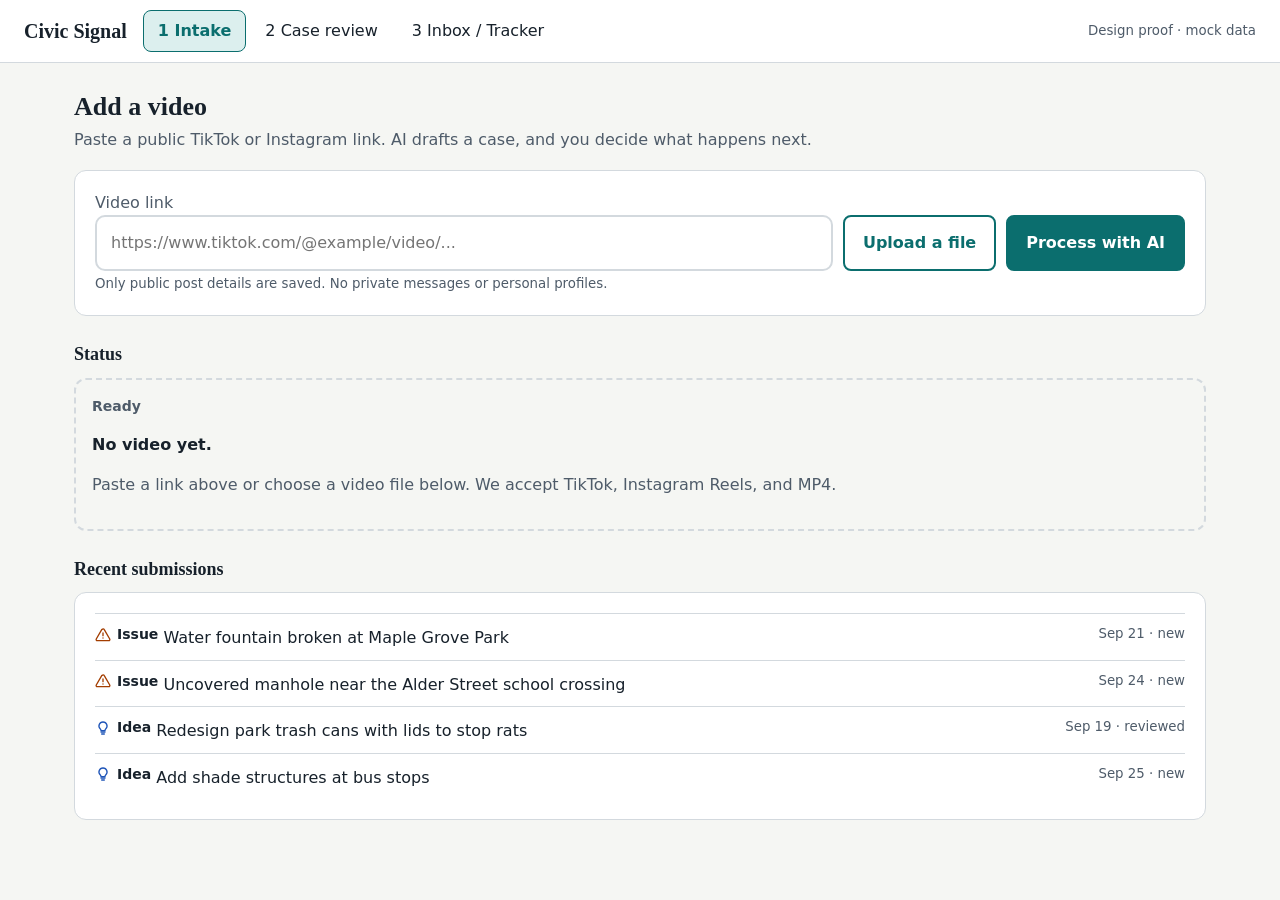
==== frontend/index.html @ 10bbd54a "added frontend skeleton Build Intake/Case review/Inbox screens in plain HTML/CSS/JS behind a single " ====
<!DOCTYPE html>
<html lang="en"><head><meta charset="utf-8">
<meta name="viewport" content="width=device-width, initial-scale=1, viewport-fit=cover">
<title>Civic Signal</title>
<link rel="stylesheet" href="styles.css">
</head><body>
<header><span class="brand">Civic Signal</span>
<nav id="nav"><button data-s="intake">1 Intake</button><button data-s="review">2 Case review</button><button data-s="inbox">3 Inbox / Tracker</button></nav>
<small style="margin-left:auto" id="modeBadge"></small></header>
<main>

<section id="intake">
<div class="top"><div><h2>Add a video</h2><p class="mu" style="margin:6px 0 0">Paste a public TikTok or Instagram link. AI drafts a case, and you decide what happens next.</p></div></div>
<div class="card">
  <label for="videoUrl" class="mu">Video link</label>
  <div class="inp">
    <input id="videoUrl" placeholder="https://www.tiktok.com/@example/video/..." aria-label="Video link">
    <label class="btn o" style="display:inline-flex;align-items:center;gap:8px">
      Upload a file
      <input id="videoFile" type="file" accept="video/*" style="display:none">
    </label>
    <button class="btn" id="submitBtn">Process with AI</button>
  </div>
  <small>Only public post details are saved. No private messages or personal profiles.</small>
  <small id="fileHint" class="alert hidden" style="display:block;margin-top:6px">File upload isn't wired to the live backend yet &mdash; paste a link instead.</small>
</div>

<h3 style="margin:28px 0 12px">Status</h3>
<div class="frame" id="intakeState"></div>

<h3 style="margin:28px 0 12px">Recent submissions</h3>
<div class="card"><ul class="r" id="recent"></ul></div>
</section>

<section id="review">
<div class="top"><div><h2>Review this case</h2><p class="mu" style="margin:6px 0 0">Purple dashed fields are AI suggestions. Green fields are your decisions.</p></div>
<div id="vars" style="display:flex;gap:8px;flex-wrap:wrap"></div></div>
<div id="rv"></div>
</section>

<section id="inbox">
<div class="top"><div><h2>Inbox</h2><p class="mu" style="margin:6px 0 0">Your tracker of every case, in one place.</p></div><button class="btn o" onclick="go('intake')">Add a video</button></div>
<div class="grid g4" style="margin-bottom:20px">
<div class="card tile"><small>Total cases</small><b id="tileNew">0</b><small>&nbsp;</small></div>
<div class="card tile"><small>Issues vs Ideas</small><b id="tileSplit">0 &middot; 0</b><small id="tileSplitSub">0 other</small></div>
<div class="card tile"><small>Needs review</small><b id="tileReview">0</b><small>Unsure about location</small></div>
<div class="card tile"><small>Avg time to triage</small><b>&mdash;</b><small>Not tracked yet</small></div>
</div>
<div class="card" style="margin-bottom:20px">
<div class="chips" aria-label="Filters"><span>Type: All &#9662;</span><span>Agency: All &#9662;</span><span>Status: All &#9662;</span><span>Urgency: All &#9662;</span><span>Sort: Newest &#9662;</span></div>
<div class="tw"><table><thead><tr><th>Type</th><th>Summary</th><th>Agency</th><th>Area</th><th>Urgency</th><th>Priority</th><th>Status</th><th>Views</th></tr></thead><tbody id="tb"></tbody></table></div>
</div>
<div class="card"><h3>Recurring themes</h3><p class="mu" style="margin-top:8px">Not wired up yet &mdash; will cluster once <code>/api/signals/aggregate</code> is called on reviewed cases.</p></div>
</section>

</main>
<script src="api.js"></script>
<script src="app.js"></script>
<script>
document.getElementById("modeBadge").textContent = "Design proof · " + (MOCK_MODE ? "mock data" : "live backend");
</script>
</body></html>
---- frontend/styles.css ----
:root{--bg:#F5F6F3;--sf:#fff;--tx:#17212B;--mu:#4E5B69;--bd:#D3D9DE;--ac:#0B6E6E;--on:#fff;--acs:#DCEFEE;--is:#A33D00;--iss:#FCE8DB;--id:#1F55B8;--ids:#E1EAFB;--ai:#573BAE;--ais:#EEE9FA;--wn:#8A1C1C;--wns:#FBE4E4;box-sizing:border-box;padding-top:env(safe-area-inset-top,0px);padding-bottom:env(safe-area-inset-bottom,0px)}
@media (prefers-color-scheme:dark){:root:not([data-theme="light"]){--bg:#0F1418;--sf:#182028;--tx:#EAF0F4;--mu:#9DAAB6;--bd:#2C3843;--ac:#4FC3C3;--on:#062020;--acs:#12393A;--is:#FF9B62;--iss:#3A2214;--id:#8DB2FF;--ids:#17284A;--ai:#B7A3FF;--ais:#2A2148;--wn:#FF9A9A;--wns:#3D1A1A}}
:root[data-theme="dark"]{--bg:#0F1418;--sf:#182028;--tx:#EAF0F4;--mu:#9DAAB6;--bd:#2C3843;--ac:#4FC3C3;--on:#062020;--acs:#12393A;--is:#FF9B62;--iss:#3A2214;--id:#8DB2FF;--ids:#17284A;--ai:#B7A3FF;--ais:#2A2148;--wn:#FF9A9A;--wns:#3D1A1A}
html{scroll-padding-top:env(safe-area-inset-top,0px)}
*{box-sizing:border-box}
body{margin:0;background:var(--bg);color:var(--tx);font:16px/1.5 "Atkinson Hyperlegible",system-ui,-apple-system,"Segoe UI",sans-serif}
h1,h2,h3{font-family:"Fraunces",Georgia,serif;margin:0;line-height:1.2}
h2{font-size:26px}h3{font-size:18px}
small,.mu{color:var(--mu)}
header{position:sticky;top:env(safe-area-inset-top,0px);z-index:5;background:var(--sf);border-bottom:1px solid var(--bd);display:flex;gap:16px;align-items:center;padding:10px 24px;flex-wrap:wrap}
.brand{font:700 20px Fraunces,Georgia,serif}
nav{display:flex;gap:4px;flex-wrap:wrap}
nav button,.pill{font:inherit;border:1px solid transparent;background:none;color:var(--tx);padding:8px 14px;border-radius:8px;cursor:pointer}
nav button[aria-current=true],.pill[aria-pressed=true]{background:var(--acs);color:var(--ac);border-color:var(--ac);font-weight:700}
button:focus-visible,tr:focus-visible,input:focus-visible,textarea:focus-visible{outline:3px solid var(--ac);outline-offset:2px}
main{max-width:1180px;margin:0 auto;padding:28px 24px 64px}
section{display:none}section.on{display:block}
.card{background:var(--sf);border:1px solid var(--bd);border-radius:12px;padding:20px}
.grid{display:grid;gap:20px}
.g2{grid-template-columns:minmax(0,5fr) minmax(0,7fr)}.g3{grid-template-columns:repeat(3,minmax(0,1fr))}.g4{grid-template-columns:repeat(4,minmax(0,1fr))}
@media(max-width:820px){.g2,.g3,.g4{grid-template-columns:1fr}}
.tag{display:inline-flex;align-items:center;gap:6px;padding:2px 10px;border-radius:99px;font-size:14px;font-weight:700;white-space:nowrap}
.ai{background:var(--ais);color:var(--ai)}.staff{background:var(--acs);color:var(--ac)}
.type{display:inline-flex;align-items:center;gap:6px;font-size:14px;font-weight:700;white-space:nowrap;color:var(--tx)}
.type svg{width:16px;height:16px;flex:none}
.type.issue svg,.type.Issue svg{color:var(--is)}.type.idea svg,.type.Idea svg{color:var(--id)}.type.other svg,.type.Other svg,.type.request svg,.type.praise svg,.type.information svg{color:var(--mu)}
.alert{color:var(--wn);font-weight:700;white-space:nowrap}
.btn{font:inherit;font-weight:700;border-radius:8px;padding:10px 18px;border:2px solid var(--ac);background:var(--ac);color:var(--on);cursor:pointer}
.btn.o{background:none;color:var(--ac)}.btn.d{background:none;border-color:var(--bd);color:var(--mu)}
.btn:disabled{opacity:.5;cursor:not-allowed}
.inp{display:flex;gap:10px;flex-wrap:wrap}
.inp input{flex:1;min-width:220px;font:inherit;padding:14px;border:2px solid var(--bd);border-radius:10px;background:var(--sf);color:var(--tx)}
.frame{border:2px dashed var(--bd);border-radius:12px;padding:16px;background:var(--bg)}
.frame>b{display:block;font-size:14px;color:var(--mu);margin-bottom:10px}
.spin{width:22px;height:22px;border:3px solid var(--bd);border-top-color:var(--ac);border-radius:50%;animation:s 1s linear infinite;display:inline-block;vertical-align:middle}
@keyframes s{to{transform:rotate(360deg)}}@media(prefers-reduced-motion:reduce){.spin{animation:none}}
.vid{aspect-ratio:9/12;max-height:340px;border-radius:12px;background:linear-gradient(160deg,#28405C,#0E1E2E);display:grid;place-items:center;color:#fff;position:relative;width:100%}
.vid i{width:56px;height:56px;border-radius:50%;background:rgba(255,255,255,.9);display:grid;place-items:center;color:#0E1E2E;font-style:normal}
.vid span{position:absolute;left:10px;bottom:10px;background:rgba(0,0,0,.6);padding:2px 8px;border-radius:6px;font-size:13px}
mark{background:#FFE58A;color:#17212B;padding:0 3px;border-radius:3px}
details{margin-top:14px;border:1px solid var(--bd);border-radius:10px;padding:10px 14px}summary{cursor:pointer;font-weight:700}
.f{display:grid;grid-template-columns:150px 1fr;gap:6px 14px;padding:12px 0;border-top:1px solid var(--bd);align-items:start}
@media(max-width:560px){.f{grid-template-columns:1fr}}
.f>label{color:var(--mu);font-size:14px}
.ed{border:1px solid var(--ai);background:var(--ais);border-radius:8px;padding:8px 12px;border-style:dashed}
.st{border:1px solid var(--ac);background:var(--acs);border-radius:8px;padding:8px 12px}
.seg{display:inline-flex;border:1px solid var(--bd);border-radius:8px;overflow:hidden;background:var(--sf)}
.seg span{padding:6px 14px;font-size:15px;border-right:1px solid var(--bd);cursor:pointer}.seg span:last-child{border:0}
.seg .a{background:var(--ai);color:var(--sf);font-weight:700}.seg .s{background:var(--ac);color:var(--on);font-weight:700}
.map{position:relative;height:130px;border-radius:10px;border:1px solid var(--bd);background:linear-gradient(90deg,transparent 48%,var(--bd) 48% 52%,transparent 52%),linear-gradient(0deg,transparent 60%,var(--bd) 60% 64%,transparent 64%),var(--acs)}
.map.big{height:340px}
.pin{position:absolute;width:16px;height:16px;border:2px solid var(--sf);border-radius:50%;background:var(--is)}.pin.idea,.pin.Idea{background:var(--id);transform:rotate(45deg);border-radius:3px}.pin.other,.pin.Other{background:var(--mu)}
.bar{height:16px;border-radius:4px;display:inline-block;vertical-align:middle}
.meter{height:10px;border-radius:5px;background:var(--bd);overflow:hidden;width:140px;display:inline-block;vertical-align:middle}.meter i{display:block;height:100%;background:var(--ai)}
.tw{overflow-x:auto}table{border-collapse:collapse;width:100%;min-width:780px}
th,td{text-align:left;padding:10px 12px;border-bottom:1px solid var(--bd);font-size:15px}th{color:var(--mu);font-weight:700}
tbody tr{cursor:pointer}tbody tr:hover{background:var(--acs)}
.tile b{font:700 32px Fraunces,Georgia,serif;display:block}
.top{display:flex;justify-content:space-between;gap:12px;align-items:end;flex-wrap:wrap;margin-bottom:18px}
.chips{display:flex;gap:8px;flex-wrap:wrap;margin:12px 0}
.chips span{border:1px solid var(--bd);background:var(--sf);border-radius:8px;padding:6px 12px;font-size:14px}
.acts{display:flex;gap:10px;flex-wrap:wrap;margin-top:14px}
ul.r{list-style:none;padding:0;margin:0}ul.r li{display:flex;justify-content:space-between;gap:10px;padding:10px 0;border-top:1px solid var(--bd)}
.hidden{display:none!important}
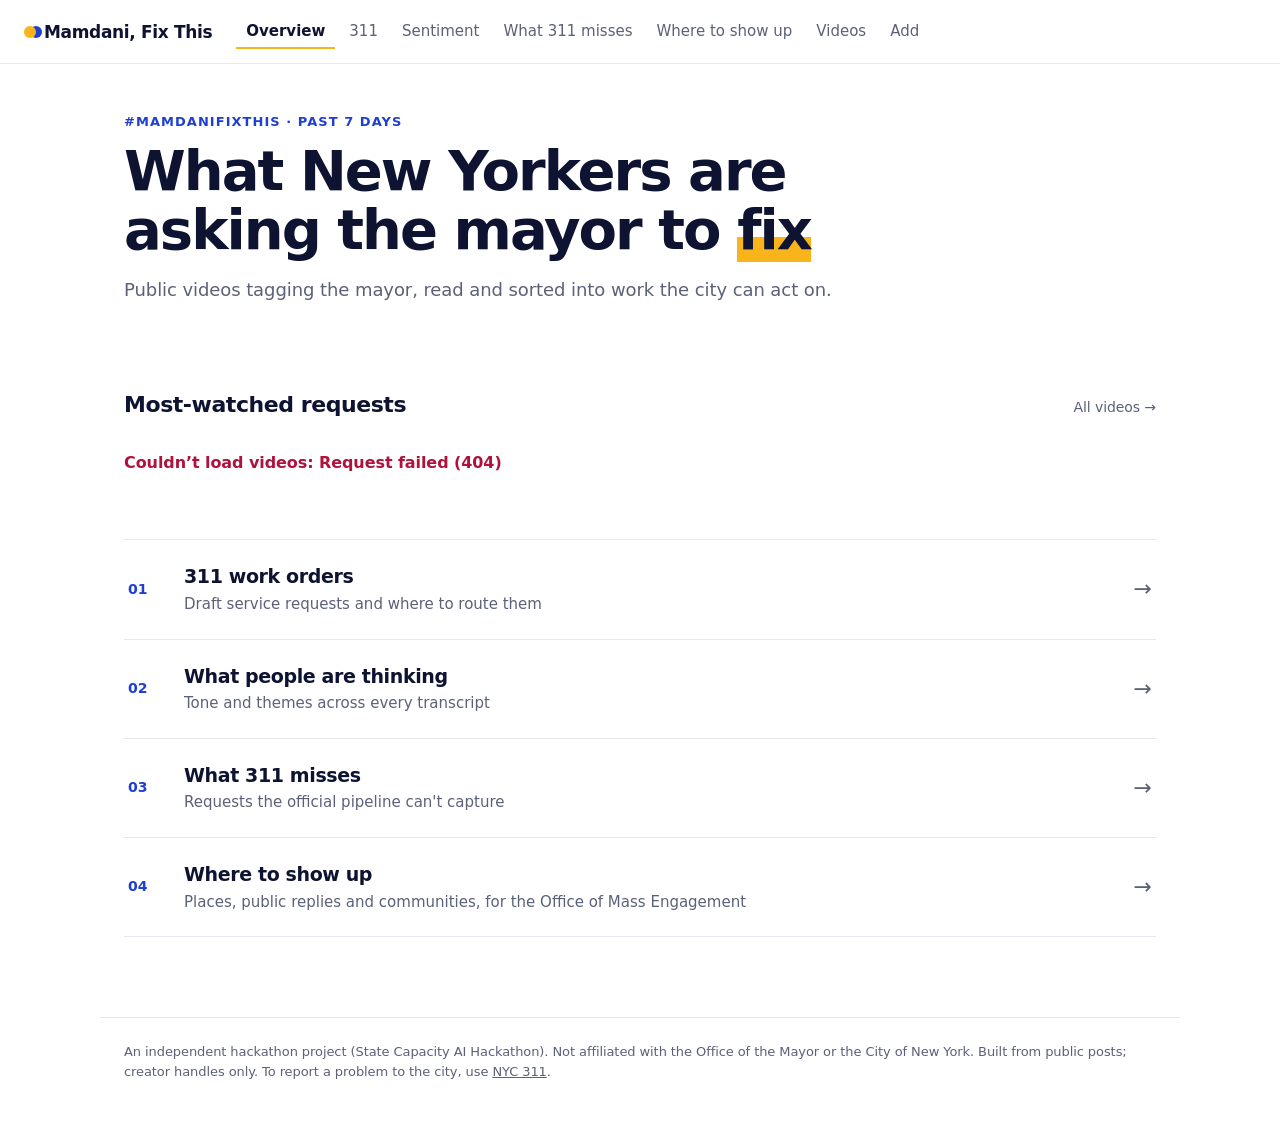
==== commit ea4fe426: "Add #MamdaniFixThis pipeline, 311 drafting, transcript insights, and wire up frontend Backend - TikT" ====
--- a/frontend/index.html
+++ b/frontend/index.html
@@ -1,13 +1,52 @@
 <!DOCTYPE html>
 <html lang="en"><head><meta charset="utf-8">
 <meta name="viewport" content="width=device-width, initial-scale=1, viewport-fit=cover">
-<title>Civic Signal</title>
-<link rel="stylesheet" href="styles.css">
+<title>Mamdani, Fix This</title>
+<meta name="description" content="What New Yorkers are asking the mayor to fix: public videos turned into 311 work orders and engagement insights.">
+<link rel="icon" href="data:image/svg+xml,%3Csvg xmlns='http://www.w3.org/2000/svg' viewBox='0 0 32 32'%3E%3Ccircle cx='12' cy='16' r='9' fill='%23f9b31b'/%3E%3Ccircle cx='20' cy='16' r='9' fill='%231f3fd1'/%3E%3C/svg%3E">
+<link rel="stylesheet" href="styles.css?v=4">
 </head><body>
-<header><span class="brand">Civic Signal</span>
-<nav id="nav"><button data-s="intake">1 Intake</button><button data-s="review">2 Case review</button><button data-s="inbox">3 Inbox / Tracker</button></nav>
-<small style="margin-left:auto" id="modeBadge"></small></header>
+<header><span class="brand">Mamdani, Fix This</span>
+<nav id="nav"><button data-s="home">Overview</button><button data-s="inbox">311</button><button data-s="sentiment">Sentiment</button><button data-s="ome1">What 311 misses</button><button data-s="ome2">Where to show up</button><button data-s="videos">Videos</button><button data-s="intake">Add</button></nav>
+<small style="margin-left:auto" id="modeBadge"></small><small id="snapNote" class="mu" style="margin-left:auto"></small></header>
 <main>
+
+<section id="home">
+<div class="hero">
+  <p class="eyebrow">#MamdaniFixThis · past 7 days</p>
+  <h1>What New Yorkers are asking the mayor to <em>fix</em></h1>
+  <p class="lede">Public videos tagging the mayor, read and sorted into work the city can act on.</p>
+</div>
+<div class="bigstats" id="homeStats"></div>
+
+<div class="sechead"><h2>Most-watched requests</h2><a href="#" onclick="go('videos');return false">All videos →</a></div>
+<div class="vgrid" id="homeGrid"></div>
+
+<div class="links">
+  <button class="linkrow" onclick="go('inbox')"><span class="n">01</span><span><b>311 work orders</b><span class="d" id="bb311">Draft service requests and where to route them</span></span><span class="arr">→</span></button>
+  <button class="linkrow" onclick="go('sentiment')" id="bbSent"><span class="n">02</span><span><b>What people are thinking</b><span class="d">Tone and themes across every transcript</span></span><span class="arr">→</span></button>
+  <button class="linkrow" onclick="go('ome1')"><span class="n">03</span><span><b>What 311 misses</b><span class="d" id="bbOme1">Requests the official pipeline can't capture</span></span><span class="arr">→</span></button>
+  <button class="linkrow" onclick="go('ome2')"><span class="n">04</span><span><b>Where to show up</b><span class="d">Places, public replies and communities, for the Office of Mass Engagement</span></span><span class="arr">→</span></button>
+</div>
+</section>
+
+<section id="sentiment"><div class="phead"><p class="eyebrow">02 · Sentiment</p><h1>What people are thinking</h1><p class="lede">Tone and feelings across every transcript, caption and on-screen text.</p></div><div id="sentimentBody"></div></section>
+<section id="ome1"><div class="phead"><p class="eyebrow">03 · For the Office of Mass Engagement</p><h1>What 311 misses</h1><p class="lede">Requests the official pipeline can't capture, and people who say it already failed them.</p></div><div id="ome1Body"></div></section>
+<section id="ome2"><div class="phead"><p class="eyebrow">04 · For the Office of Mass Engagement</p><h1>Where to show up</h1><p class="lede">Places to visit, videos worth a public reply, and the communities speaking up.</p></div><div id="ome2Body"></div></section>
+
+<section id="videos">
+<div class="top"><div><h2>This week's videos</h2><p class="mu" style="margin:6px 0 0">Public TikTok and Instagram posts tagging the mayor, gathered from #mamdanifixthis and related tags. Only public post details are stored.</p></div>
+<div class="seg" id="daysSeg"><span data-days="7" class="s">7 days</span><span data-days="30">30 days</span><span data-days="365">All</span></div></div>
+<div class="grid g4" style="margin-bottom:20px" id="vTiles"></div>
+<div class="grid g2" style="margin-bottom:20px">
+  <div class="card"><h3>Posts per day</h3><div id="vByDay" class="hbars"></div></div>
+  <div class="card"><h3>Top hashtags</h3><div id="vTags" class="hbars"></div></div>
+</div>
+<div class="card">
+  <div class="top" style="margin-bottom:6px"><h3>Videos</h3><div class="chips" id="vFilters" style="margin:0"></div></div>
+  <div id="vList"></div>
+</div>
+</section>
 
 <section id="intake">
 <div class="top"><div><h2>Add a video</h2><p class="mu" style="margin:6px 0 0">Paste a public TikTok or Instagram link. AI drafts a case, and you decide what happens next.</p></div></div>
@@ -39,24 +78,28 @@
 </section>
 
 <section id="inbox">
-<div class="top"><div><h2>Inbox</h2><p class="mu" style="margin:6px 0 0">Your tracker of every case, in one place.</p></div><button class="btn o" onclick="go('intake')">Add a video</button></div>
+<div class="top"><div><h2>311 cases</h2><p class="mu" style="margin:6px 0 0">Fix requests turned into draft 311 service requests, routed to agencies, community boards and council offices. Click a row to review. Nothing is filed automatically.</p></div><button class="btn o" onclick="go('intake')">Add a video</button></div>
 <div class="grid g4" style="margin-bottom:20px">
 <div class="card tile"><small>Total cases</small><b id="tileNew">0</b><small>&nbsp;</small></div>
 <div class="card tile"><small>Issues vs Ideas</small><b id="tileSplit">0 &middot; 0</b><small id="tileSplitSub">0 other</small></div>
 <div class="card tile"><small>Needs review</small><b id="tileReview">0</b><small>Unsure about location</small></div>
-<div class="card tile"><small>Avg time to triage</small><b>&mdash;</b><small>Not tracked yet</small></div>
+<div class="card tile"><small>311 drafts</small><b id="tileSR">0</b><small id="tileSRSub">0 filed</small></div>
 </div>
 <div class="card" style="margin-bottom:20px">
 <div class="chips" aria-label="Filters"><span>Type: All &#9662;</span><span>Agency: All &#9662;</span><span>Status: All &#9662;</span><span>Urgency: All &#9662;</span><span>Sort: Newest &#9662;</span></div>
-<div class="tw"><table><thead><tr><th>Type</th><th>Summary</th><th>Agency</th><th>Area</th><th>Urgency</th><th>Priority</th><th>Status</th><th>Views</th></tr></thead><tbody id="tb"></tbody></table></div>
+<div class="tw"><table><thead><tr><th>Type</th><th>Summary</th><th>Agency</th><th>Area</th><th>Urgency</th><th>Priority</th><th>Status</th><th>311</th><th>Views</th></tr></thead><tbody id="tb"></tbody></table></div>
 </div>
-<div class="card"><h3>Recurring themes</h3><p class="mu" style="margin-top:8px">Not wired up yet &mdash; will cluster once <code>/api/signals/aggregate</code> is called on reviewed cases.</p></div>
+<div class="grid g2">
+<div class="card"><h3>Where to route</h3><p class="mu" style="margin:6px 0 10px">Agencies, community boards and council districts across all 311 drafts.</p><div id="routeSummary" class="hbars"></div></div>
+<div class="card"><h3>Recurring themes</h3><p class="mu" style="margin-top:8px" id="themes">Groups appear once two or more reviewed cases share a topic and borough (<code>/api/signals/aggregate</code>).</p></div>
+</div>
 </section>
 
 </main>
-<script src="api.js"></script>
-<script src="app.js"></script>
+<footer class="sitefoot">An independent hackathon project (State Capacity AI Hackathon). Not affiliated with the Office of the Mayor or the City of New York. Built from public posts; creator handles only. To report a problem to the city, use <a href="https://portal.311.nyc.gov/" target="_blank" rel="noopener">NYC 311</a>.</footer>
+<script src="api.js?v=4"></script>
+<script src="app.js?v=4"></script>
 <script>
-document.getElementById("modeBadge").textContent = "Design proof · " + (MOCK_MODE ? "mock data" : "live backend");
+document.getElementById("modeBadge").textContent = MOCK_MODE ? "Mock data" : "Live data";
 </script>
 </body></html>
--- a/frontend/styles.css
+++ b/frontend/styles.css
@@ -62,3 +62,171 @@
 .acts{display:flex;gap:10px;flex-wrap:wrap;margin-top:14px}
 ul.r{list-style:none;padding:0;margin:0}ul.r li{display:flex;justify-content:space-between;gap:10px;padding:10px 0;border-top:1px solid var(--bd)}
 .hidden{display:none!important}
+
+/* --- added: videos page, 311 panel --- */
+.navlink{color:var(--tx);padding:8px 14px;border-radius:8px;text-decoration:none;border:1px solid transparent}
+.navlink:hover{border-color:var(--bd)}
+.hbars{display:grid;gap:8px;margin-top:12px}
+.hb{display:grid;grid-template-columns:minmax(80px,140px) 1fr 44px;gap:10px;align-items:center;font-size:14px}
+.hb span{overflow:hidden;text-overflow:ellipsis;white-space:nowrap}
+.hb i{display:block;height:14px;border-radius:4px;background:var(--ac);min-width:2px}
+.hb em{font-style:normal;text-align:right;color:var(--mu);font-variant-numeric:tabular-nums}
+.vrow{display:grid;grid-template-columns:minmax(0,1fr) auto;gap:12px;padding:14px 0;border-top:1px solid var(--bd)}
+.vrow p{margin:4px 0;overflow-wrap:anywhere}
+.vmeta{display:flex;gap:10px;flex-wrap:wrap;font-size:14px;color:var(--mu);align-items:center}
+.vmeta a{color:var(--ac);font-weight:700}
+.rel{background:var(--bd);color:var(--tx)}.rel.fix_request{background:var(--iss);color:var(--is)}.rel.mayor_related{background:var(--ids);color:var(--id)}
+.quote{border-left:3px solid var(--ai);padding-left:10px;color:var(--tx)}
+.sr pre{white-space:pre-wrap;overflow-wrap:anywhere;font:14px/1.5 ui-monospace,Menlo,monospace;background:var(--bg);border:1px solid var(--bd);border-radius:8px;padding:12px;margin:8px 0 0}
+.rt{width:100%;min-width:0;margin-top:8px}.rt td,.rt th{font-size:14px;padding:6px 8px;vertical-align:top}
+@media(max-width:560px){.vrow{grid-template-columns:1fr}.hb{grid-template-columns:90px 1fr 36px}}
+
+/* --- home --- */
+.hero{padding:20px 0 28px}
+.eyebrow{margin:0 0 10px;color:var(--ac);font-weight:700;letter-spacing:.04em;text-transform:uppercase;font-size:14px}
+.hero h1{font-size:clamp(32px,5.5vw,52px);max-width:820px}
+.lede{font-size:19px;color:var(--mu);max-width:720px;margin:14px 0 24px}
+.bigstats{display:grid;grid-template-columns:repeat(4,minmax(0,1fr));gap:14px}
+.bigstats div{border-top:3px solid var(--ac);padding-top:10px}
+.bigstats b{display:block;font:700 clamp(28px,4vw,40px) Fraunces,Georgia,serif}
+.bigstats span{color:var(--mu);font-size:15px}
+.vgrid{display:grid;grid-template-columns:repeat(auto-fill,minmax(180px,1fr));gap:14px}
+.vcard{background:var(--sf);border:1px solid var(--bd);border-radius:12px;overflow:hidden;display:flex;flex-direction:column;text-decoration:none;color:var(--tx)}
+.vcard:hover{border-color:var(--ac)}
+.vthumb{aspect-ratio:3/4;background:linear-gradient(160deg,#28405C,#0E1E2E);position:relative;overflow:hidden}
+.vthumb img{width:100%;height:100%;object-fit:cover;display:block}
+.vthumb .views{position:absolute;left:8px;bottom:8px;background:rgba(0,0,0,.65);color:#fff;padding:2px 8px;border-radius:6px;font-size:13px;font-weight:700}
+.vthumb .topic{position:absolute;left:8px;top:8px;background:var(--sf);color:var(--tx);padding:2px 8px;border-radius:99px;font-size:12px;font-weight:700}
+.vbody{padding:10px 12px 12px;font-size:14px;display:grid;gap:4px}
+.vbody b{font-size:14px}
+.vbody p{margin:0;color:var(--mu);display:-webkit-box;-webkit-line-clamp:3;-webkit-box-orient:vertical;overflow:hidden}
+.tiles4{display:grid;grid-template-columns:repeat(4,minmax(0,1fr));gap:14px}
+.bigbtn{font:inherit;text-align:left;background:var(--sf);color:var(--tx);border:1px solid var(--bd);border-radius:14px;padding:20px;cursor:pointer;display:grid;gap:8px;align-content:start;min-height:170px}
+.bigbtn:hover{border-color:var(--ac);background:var(--acs)}
+.bigbtn b{font:700 21px/1.2 Fraunces,Georgia,serif}
+.bigbtn span{color:var(--mu);font-size:15px}
+.bigbtn .bb-k{color:var(--ac);font-weight:700;font-size:14px}
+@media(max-width:900px){.tiles4,.bigstats{grid-template-columns:repeat(2,minmax(0,1fr))}}
+@media(max-width:520px){.vgrid{grid-template-columns:repeat(2,minmax(0,1fr))}}
+
+/* =====================================================================
+   Minimal theme (overrides everything above).
+   Palette approximates the mayor's campaign identity: cobalt blue +
+   marigold yellow, with orange/cranberry accents. Exact brand hex codes
+   aren't published; swap the four --brand values below if you get them.
+   ===================================================================== */
+:root{
+  --brand-blue:#1f3fd1; --brand-marigold:#f9b31b; --brand-orange:#f05a22; --brand-cranberry:#b0123c;
+  --bg:#ffffff; --sf:#ffffff; --tx:#0d1330; --mu:#5b6178; --bd:#e6e8ef;
+  --ac:var(--brand-blue); --on:#ffffff; --acs:#eef1fd;
+  --is:var(--brand-orange); --iss:#fdeee7; --id:var(--brand-blue); --ids:#eef1fd;
+  --ai:#5b6178; --ais:#f3f4f8; --wn:var(--brand-cranberry); --wns:#fbe9ee;
+}
+@media (prefers-color-scheme:dark){:root:not([data-theme="light"]){
+  --brand-blue:#7d93ff; --bg:#0b0f24; --sf:#0b0f24; --tx:#eef0f8; --mu:#a3a8bd; --bd:#232945;
+  --ac:#7d93ff; --on:#0b0f24; --acs:#171d3d; --iss:#3a2014; --ids:#171d3d; --ai:#a3a8bd; --ais:#151a33; --wn:#ff8aa5; --wns:#3a1520;
+}}
+:root[data-theme="dark"]{
+  --brand-blue:#7d93ff; --bg:#0b0f24; --sf:#0b0f24; --tx:#eef0f8; --mu:#a3a8bd; --bd:#232945;
+  --ac:#7d93ff; --on:#0b0f24; --acs:#171d3d; --iss:#3a2014; --ids:#171d3d; --ai:#a3a8bd; --ais:#151a33; --wn:#ff8aa5; --wns:#3a1520;
+}
+body{font:16px/1.55 system-ui,-apple-system,"Segoe UI",Roboto,sans-serif;letter-spacing:-0.005em}
+h1,h2,h3,.brand,.tile b,.bigstats b,.bigbtn b{font-family:inherit;letter-spacing:-0.02em}
+h2{font-size:22px;font-weight:700}h3{font-size:16px;font-weight:700}
+header{border-bottom:1px solid var(--bd);padding:14px 24px;gap:24px}
+.brand{font-size:17px;font-weight:800;display:flex;align-items:center;gap:8px}
+.brand::before{content:"";width:12px;height:12px;border-radius:50%;background:var(--brand-marigold);box-shadow:6px 0 0 var(--brand-blue)}
+nav button,.navlink{padding:6px 10px;color:var(--mu);font-size:15px;border:0}
+nav button:hover{color:var(--tx)}
+nav button[aria-current=true]{background:none;color:var(--tx);border:0;box-shadow:inset 0 -2px 0 var(--brand-marigold);border-radius:0}
+#modeBadge{display:none}
+main{max-width:1080px;padding:40px 24px 80px}
+.card{border-radius:10px;padding:20px;box-shadow:none}
+.btn{border-radius:999px;padding:9px 18px;border-width:1.5px;font-weight:600}
+.btn.o{border-color:var(--bd);color:var(--tx)}.btn.o:hover{border-color:var(--ac);color:var(--ac)}
+.tag{font-weight:600;font-size:13px}
+.ai{background:var(--ais);color:var(--mu)}
+.ed{border:1px dashed var(--bd);background:var(--ais)}
+.st{border:1px solid var(--bd);background:var(--bg)}
+.seg{border-radius:999px}.seg span{padding:5px 14px;font-size:14px}
+.seg .a,.seg .s{background:var(--tx);color:var(--bg)}
+.pill{border:1px solid var(--bd);border-radius:999px;padding:5px 12px;font-size:14px;color:var(--mu)}
+.pill[aria-pressed=true]{background:var(--tx);color:var(--bg);border-color:var(--tx)}
+.hb i{background:var(--brand-blue);height:8px;border-radius:99px}
+.meter i{background:var(--brand-blue)}
+mark{background:#ffe7a8}
+details{border:0;padding:0}
+th,td{font-size:14px}
+tbody tr:hover{background:var(--ais)}
+.rel{background:var(--ais);color:var(--mu)}.rel.fix_request{background:#fff4d9;color:#8a5a00}.rel.outside_nyc{background:var(--ais);color:var(--mu)}
+
+/* home */
+.hero{padding:8px 0 40px;max-width:760px}
+.eyebrow{color:var(--brand-blue);font-size:13px;font-weight:700;letter-spacing:.08em}
+.hero h1{font-size:clamp(34px,6vw,56px);font-weight:800;line-height:1.05;letter-spacing:-0.035em}
+.hero h1 em{font-style:normal;background:linear-gradient(transparent 62%,var(--brand-marigold) 62%)}
+.lede{font-size:18px;margin:16px 0 0}
+.bigstats{grid-template-columns:repeat(3,minmax(0,1fr));gap:24px;margin:0 0 48px;max-width:760px}
+.bigstats div{border-top:0;padding:0}
+.bigstats b{font-size:clamp(30px,4.5vw,44px);font-weight:800;color:var(--tx)}
+.bigstats span{font-size:14px}
+.sechead{display:flex;justify-content:space-between;align-items:baseline;margin:0 0 16px}
+.sechead a{color:var(--mu);font-size:14px;text-decoration:none}.sechead a:hover{color:var(--ac)}
+.vgrid{grid-template-columns:repeat(4,minmax(0,1fr));gap:16px}
+.vcard{border:0;border-radius:0;background:none}
+.vthumb{border-radius:10px;aspect-ratio:4/5;background:var(--ais)}
+.vthumb .topic{display:none}
+.vthumb .views{background:rgba(13,19,48,.75);font-weight:600}
+.vbody{padding:10px 2px 0}
+.vbody p{color:var(--tx);-webkit-line-clamp:2}
+.vbody small{color:var(--mu)}
+.links{border-top:1px solid var(--bd);margin-top:48px}
+.linkrow{display:grid;grid-template-columns:40px 1fr auto;gap:16px;align-items:center;padding:22px 4px;border-bottom:1px solid var(--bd);text-decoration:none;color:var(--tx);cursor:pointer;background:none;border-left:0;border-right:0;border-top:0;width:100%;font:inherit;text-align:left}
+.linkrow:hover{background:var(--ais)}
+.linkrow .n{color:var(--brand-blue);font-weight:700;font-size:14px}
+.linkrow b{display:block;font-size:19px;letter-spacing:-0.02em}
+.linkrow span.d{color:var(--mu);font-size:15px}
+.linkrow .arr{color:var(--mu);font-size:22px}
+.linkrow:hover .arr{color:var(--brand-blue)}
+.linkrow.soon{opacity:.55;cursor:default}
+@media(max-width:820px){.vgrid{grid-template-columns:repeat(2,minmax(0,1fr))}.bigstats{grid-template-columns:repeat(3,minmax(0,1fr));gap:12px}header{padding:12px 16px}main{padding:28px 16px 64px}}
+
+/* insight pages */
+.phead{max-width:760px;margin:0 0 36px}
+.phead h1{font-size:clamp(30px,5vw,46px);font-weight:800;letter-spacing:-0.035em;line-height:1.08}
+.phead .lede{margin-top:12px}
+.blk{margin:0 0 44px}
+.blk>h2{margin:0 0 4px}.blk>.sub{color:var(--mu);margin:0 0 16px;font-size:15px}
+.split{display:flex;height:12px;border-radius:99px;overflow:hidden;background:var(--bd);margin:10px 0 6px}
+.split i{display:block;height:100%}
+.legend{display:flex;gap:14px;flex-wrap:wrap;font-size:13px;color:var(--mu)}
+.legend span::before{content:"";display:inline-block;width:9px;height:9px;border-radius:50%;margin-right:6px;background:var(--c)}
+.t-pos{--c:var(--brand-blue)}.t-neu{--c:#c9ccd8}.t-mix{--c:var(--brand-marigold)}.t-neg{--c:var(--brand-orange)}
+.rows{border-top:1px solid var(--bd)}
+.row{display:grid;grid-template-columns:minmax(0,1fr) auto;gap:6px 16px;padding:16px 2px;border-bottom:1px solid var(--bd)}
+.row b{font-size:16px}.row .r{color:var(--mu);font-size:14px;text-align:right;white-space:nowrap}
+.row .full{grid-column:1/-1}
+.row p{margin:2px 0 0;color:var(--mu);font-size:15px}
+.diverge{display:grid;grid-template-columns:minmax(110px,220px) 1fr 52px;gap:12px;align-items:center;font-size:14px;padding:6px 0}
+.diverge .track{position:relative;height:10px}
+.diverge .track::before{content:"";position:absolute;left:50%;top:-3px;bottom:-3px;width:1px;background:var(--bd)}
+.diverge .track i{position:absolute;top:0;height:100%;border-radius:99px}
+.diverge em{font-style:normal;text-align:right;color:var(--mu);font-variant-numeric:tabular-nums}
+.qs{display:grid;grid-template-columns:repeat(auto-fill,minmax(260px,1fr));gap:14px}
+.q{border-left:3px solid var(--brand-marigold);padding:2px 0 2px 14px}
+.q blockquote{margin:0 0 6px;font-size:15px;line-height:1.5;display:-webkit-box;-webkit-line-clamp:5;-webkit-box-orient:vertical;overflow:hidden}
+.q small{color:var(--mu)}.q a{color:var(--mu)}.q a:hover{color:var(--ac)}
+.kicker{display:grid;grid-template-columns:repeat(3,minmax(0,1fr));gap:24px;margin:0 0 44px;max-width:760px}
+.kicker b{display:block;font-size:clamp(28px,4.5vw,42px);font-weight:800;letter-spacing:-0.03em}
+.kicker span{color:var(--mu);font-size:14px}
+.chipline{display:flex;gap:8px;flex-wrap:wrap}
+.chipline span{border:1px solid var(--bd);border-radius:99px;padding:3px 12px;font-size:14px;color:var(--mu)}
+.kind{display:inline-block;font-size:12px;font-weight:700;letter-spacing:.04em;text-transform:uppercase;color:var(--brand-blue);margin-right:8px}
+.kind.amplify_fix{color:#1d7a46}.kind.claim_check{color:var(--brand-cranberry)}.kind.narrative{color:var(--mu)}
+.foot{color:var(--mu);font-size:13px;border-top:1px solid var(--bd);padding-top:14px;margin-top:8px;max-width:760px}
+@media(max-width:560px){.kicker{grid-template-columns:1fr 1fr}.diverge{grid-template-columns:100px 1fr 44px}}
+
+.sitefoot{max-width:1080px;margin:0 auto;padding:24px 24px 48px;color:var(--mu);font-size:13px;border-top:1px solid var(--bd)}
+.sitefoot a{color:var(--mu)}
+#snapNote:empty{display:none}
+body.snapshot nav [data-s="intake"],body.snapshot [data-sr],body.snapshot #saveBtn,body.snapshot #routeBtn,body.snapshot #declineBtn{display:none}
